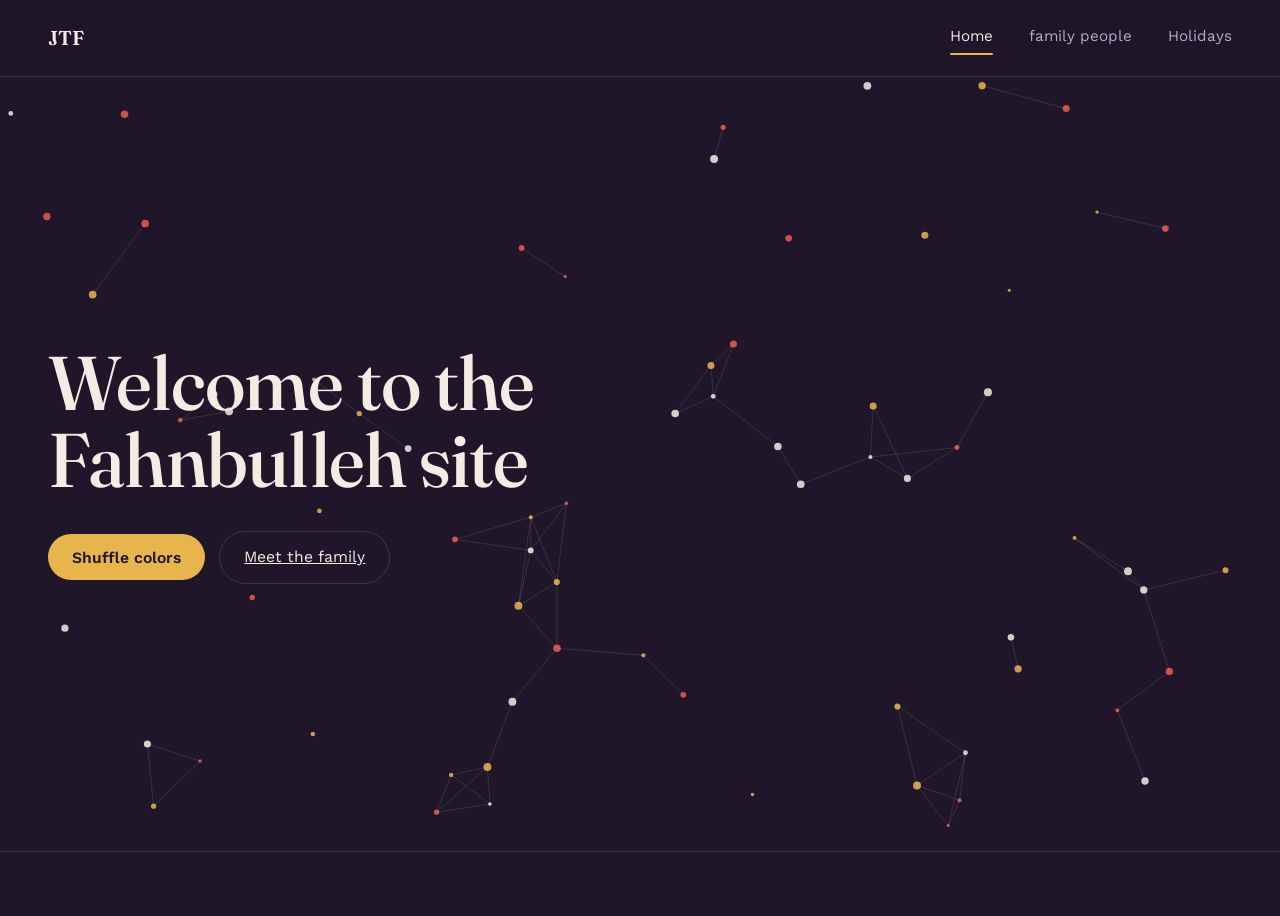
==== index.html @ cc7070b2 "Initial Commit" ====
<!DOCTYPE html>
<html lang="en">
<head>
  <meta charset="UTF-8" />
  <meta name="viewport" content="width=device-width, initial-scale=1.0" />
  <title>Home</title>
  <link rel="preconnect" href="https://fonts.googleapis.com" />
  <link rel="preconnect" href="https://fonts.gstatic.com" crossorigin />
  <link href="https://fonts.googleapis.com/css2?family=Fraunces:opsz,wght@9..144,400;9..144,500;9..144,600&family=Work+Sans:wght@400;500;600&display=swap" rel="stylesheet" />
  <link rel="stylesheet" href="styles.css" />
</head>
<body>

<nav class="site-nav">
  <a class="brand" href="index.html">JTF</a>
  <div class="links">
    <a href="index.html" aria-current="page">Home</a>
    <a href="main.html">family people</a>
    <a href="holidays.html"> Holidays </a>
  </div>
</nav>

<section class="hero">
  <canvas id="fun-canvas"></canvas>
  <div class="hero-content">
    <p class="hero-eyebrow"></p>
    <h1>Welcome to the Fahnbulleh site<br></h1>
    <p> </p>
    <div class="hero-actions">
      <button class="btn btn-primary" id="shuffle-btn">Shuffle colors</button>
      <a class="btn btn-ghost" href="main.html">Meet the family</a>
    </div>
    <p class="hero-hint"></p>
  </div>
</section>



</section>

<footer class="site-footer">

</footer>

<script src="script.js"></script>
</body>
</html>
---- styles.css ----
:root {
    --bg: #1f1729;
    --bg-panel: #2c2138;
    --accent: #e8b54d;
    --accent-warm: #e85c4a;
    --text: #f2ece4;
    --text-dim: #b6acc4;
    --line: rgba(242, 236, 228, 0.14);

    --font-display: "Fraunces", serif;
    --font-body: "Work Sans", sans-serif;

    --max-width: 1080px;
}

@media (prefers-reduced-motion: reduce) {
    *, *::before, *::after {
        animation-duration: 0.001ms !important;
        animation-iteration-count: 1 !important;
        transition-duration: 0.001ms !important;
    }
}

* { box-sizing: border-box; }

html { scroll-behavior: smooth; }

body {
    margin: 0;
    background: var(--bg);
    color: var(--text);
    font-family: var(--font-body);
    font-size: 17px;
    line-height: 1.55;
    -webkit-font-smoothing: antialiased;
}

img { max-width: 100%; display: block; }

a { color: inherit; }


.site-nav {
    position: sticky;
    top: 0;
    z-index: 20;
    display: flex;
    align-items: center;
    justify-content: space-between;
    padding: 1.4rem clamp(1.25rem, 5vw, 3rem);
    background: rgba(31, 23, 41, 0.85);
    backdrop-filter: blur(10px);
    border-bottom: 1px solid var(--line);
}

.site-nav .brand {
    font-family: var(--font-display);
    font-size: 1.25rem;
    font-weight: 600;
    letter-spacing: 0.01em;
    text-decoration: none;
}

.site-nav .links {
    display: flex;
    gap: clamp(1rem, 3vw, 2.25rem);
}

.site-nav .links a {
    text-decoration: none;
    color: var(--text-dim);
    font-size: 0.95rem;
    position: relative;
    padding-bottom: 3px;
    transition: color 0.2s ease;
}

.site-nav .links a:hover,
.site-nav .links a[aria-current="page"] {
    color: var(--text);
}

.site-nav .links a[aria-current="page"]::after {
    content: "";
    position: absolute;
    left: 0;
    right: 0;
    bottom: -4px;
    height: 2px;
    background: var(--accent);
    border-radius: 2px;
}


.hero {
    position: relative;
    min-height: 86vh;
    display: flex;
    align-items: center;
    overflow: hidden;
    padding: 0 clamp(1.25rem, 5vw, 3rem);
}

#fun-canvas {
    position: absolute;
    inset: 0;
    width: 100%;
    height: 100%;
    z-index: 0;
}

.hero-content {
    position: relative;
    z-index: 1;
    max-width: 640px;
    pointer-events: none;
}

.hero-content * { pointer-events: auto; }

.hero-eyebrow {
    color: var(--text-dim);
    font-size: 0.95rem;
    margin-bottom: 0.75rem;
}

.hero h1 {
    font-family: var(--font-display);
    font-weight: 500;
    font-size: clamp(2.75rem, 7vw, 4.75rem);
    line-height: 1.02;
    margin: 0 0 1.25rem;
    letter-spacing: -0.01em;
}

.hero p {
    color: var(--text-dim);
    font-size: 1.1rem;
    max-width: 46ch;
    margin: 0 0 2rem;
}

.hero-actions {
    display: flex;
    gap: 0.9rem;
    flex-wrap: wrap;
    align-items: center;
}

.btn {
    border: none;
    cursor: pointer;
    font-family: var(--font-body);
    font-size: 0.98rem;
    padding: 0.85rem 1.5rem;
    border-radius: 999px;
    transition: transform 0.15s ease, background 0.2s ease;
}

.btn-primary {
    background: var(--accent);
    color: #1f1729;
    font-weight: 600;
}

.btn-primary:hover { transform: translateY(-2px); }

.btn-ghost {
    background: transparent;
    color: var(--text);
    border: 1px solid var(--line);
}

.btn-ghost:hover { border-color: var(--text-dim); }

.hero-hint {
    margin-top: 2.25rem;
    font-size: 0.85rem;
    color: var(--text-dim);
}

.page {
    max-width: var(--max-width);
    margin: 0 auto;
    padding: clamp(2.5rem, 6vw, 4.5rem) clamp(1.25rem, 5vw, 3rem) 6rem;
}

.page-header {
    margin-bottom: clamp(2.5rem, 6vw, 4rem);
    max-width: 60ch;
}

.page-header h1 {
    font-family: var(--font-display);
    font-weight: 500;
    font-size: clamp(2.25rem, 5vw, 3.25rem);
    margin: 0 0 0.9rem;
    letter-spacing: -0.01em;
}

.page-header p {
    color: var(--text-dim);
    font-size: 1.05rem;
    margin: 0;
}

.team-list {
    display: flex;
    flex-direction: column;
    gap: clamp(3rem, 7vw, 5rem);
}

.team-row {
    display: grid;
    grid-template-columns: minmax(0, 1fr) minmax(0, 1.15fr);
    gap: clamp(1.75rem, 4vw, 3.5rem);
    align-items: center;
    padding-bottom: clamp(3rem, 7vw, 5rem);
    border-bottom: 1px solid var(--line);
}

.team-list .team-row:last-child {
    border-bottom: none;
    padding-bottom: 0;
}

.team-row:nth-child(even) .team-photo { order: 2; }
.team-row:nth-child(even) .team-copy { order: 1; }

.team-photo {
    aspect-ratio: 4 / 5;
    border-radius: 18px;
    overflow: hidden;
    background: var(--bg-panel);
    border: 1px solid var(--line);
}

.team-photo img {
    width: 100%;
    height: 100%;
    object-fit: cover;
}

.team-photo.is-placeholder {
    display: flex;
    align-items: center;
    justify-content: center;
    color: var(--text-dim);
    font-size: 0.9rem;
    text-align: center;
    padding: 1rem;
}

.team-copy .team-role {
    color: var(--accent);
    font-size: 0.9rem;
    margin: 0 0 0.4rem;
}

.team-copy h2 {
    font-family: var(--font-display);
    font-weight: 500;
    font-size: clamp(1.6rem, 3vw, 2.1rem);
    margin: 0 0 0.85rem;
}

.team-copy p {
    color: var(--text-dim);
    margin: 0 0 0.9rem;
    max-width: 52ch;
}

.team-copy p:last-child { margin-bottom: 0; }


.site-footer {
    padding: 2rem clamp(1.25rem, 5vw, 3rem);
    border-top: 1px solid var(--line);
    color: var(--text-dim);
    font-size: 0.85rem;
    text-align: center;
}


@media (max-width: 720px) {
    .team-row {
        grid-template-columns: 1fr;
    }
    .team-row:nth-child(even) .team-photo,
    .team-row:nth-child(even) .team-copy {
        order: initial;
    }
    .team-photo { aspect-ratio: 16 / 10; }
}

.memory-list {
    display: flex;
    flex-direction: column;
    gap: clamp(3rem, 7vw, 5rem);
}

.memory-row {
    display: grid;
    grid-template-columns: minmax(0, 1fr) minmax(0, 1.15fr);
    gap: clamp(1.75rem, 4vw, 3.5rem);
    align-items: center;
    padding-bottom: clamp(3rem, 7vw, 5rem);
    border-bottom: 1px solid var(--line);
}

.memory-list .memory-row:last-child {
    border-bottom: none;
    padding-bottom: 0;
}

.memory-row:nth-child(even) .memory-photo { order: 2; }
.memory-row:nth-child(even) .memory-copy { order: 1; }

.memory-photo {
    all: unset;
    cursor: pointer;
    display: block;
    aspect-ratio: 4 / 5;
    border-radius: 18px;
    overflow: hidden;
    background: var(--bg-panel);
    border: 1px solid var(--line);
    position: relative;
}

.memory-photo img {
    width: 100%;
    height: 100%;
    object-fit: cover;
    transition: transform 0.4s ease;
}

.memory-photo:hover img {
    transform: scale(1.05);
}

.memory-photo::after {
    content: "click to expand";
    position: absolute;
    right: 12px;
    bottom: 12px;
    font-size: 0.75rem;
    color: var(--text);
    background: rgba(31, 23, 41, 0.65);
    padding: 0.3rem 0.65rem;
    border-radius: 999px;
    opacity: 0;
    transition: opacity 0.2s ease;
}

.memory-photo:hover::after {
    opacity: 1;
}

.memory-copy .memory-role {
    color: var(--accent);
    font-size: 0.9rem;
    margin: 0 0 0.4rem;
}

.memory-copy h2 {
    font-family: var(--font-display);
    font-weight: 500;
    font-size: clamp(1.6rem, 3vw, 2.1rem);
    margin: 0 0 0.85rem;
}

.memory-copy p {
    color: var(--text-dim);
    margin: 0;
    max-width: 52ch;
}


.reveal {
    opacity: 0;
    transform: translateY(30px);
    transition: opacity 0.7s ease, transform 0.7s ease;
}

.reveal.in-view {
    opacity: 1;
    transform: translateY(0);
}


.lightbox {
    position: fixed;
    inset: 0;
    z-index: 50;
    display: none;
    align-items: center;
    justify-content: center;
    padding: 2rem;
    background: rgba(15, 10, 20, 0.9);
    backdrop-filter: blur(6px);
}

.lightbox.is-open {
    display: flex;
}

.lightbox figure {
    margin: 0;
    max-width: min(90vw, 900px);
}

.lightbox img {
    width: 100%;
    border-radius: 12px;
    display: block;
}

.lightbox figcaption {
    color: var(--text-dim);
    text-align: center;
    margin-top: 0.75rem;
    font-size: 0.95rem;
}

.lightbox-close {
    position: absolute;
    top: 1.5rem;
    right: 1.5rem;
    background: none;
    border: none;
    color: var(--text);
    font-size: 2rem;
    line-height: 1;
    cursor: pointer;
}

@media (max-width: 720px) {
    .memory-row {
        grid-template-columns: 1fr;
    }
    .memory-row:nth-child(even) .memory-photo,
    .memory-row:nth-child(even) .memory-copy {
        order: initial;
    }
    .memory-photo { aspect-ratio: 16 / 10; }
}
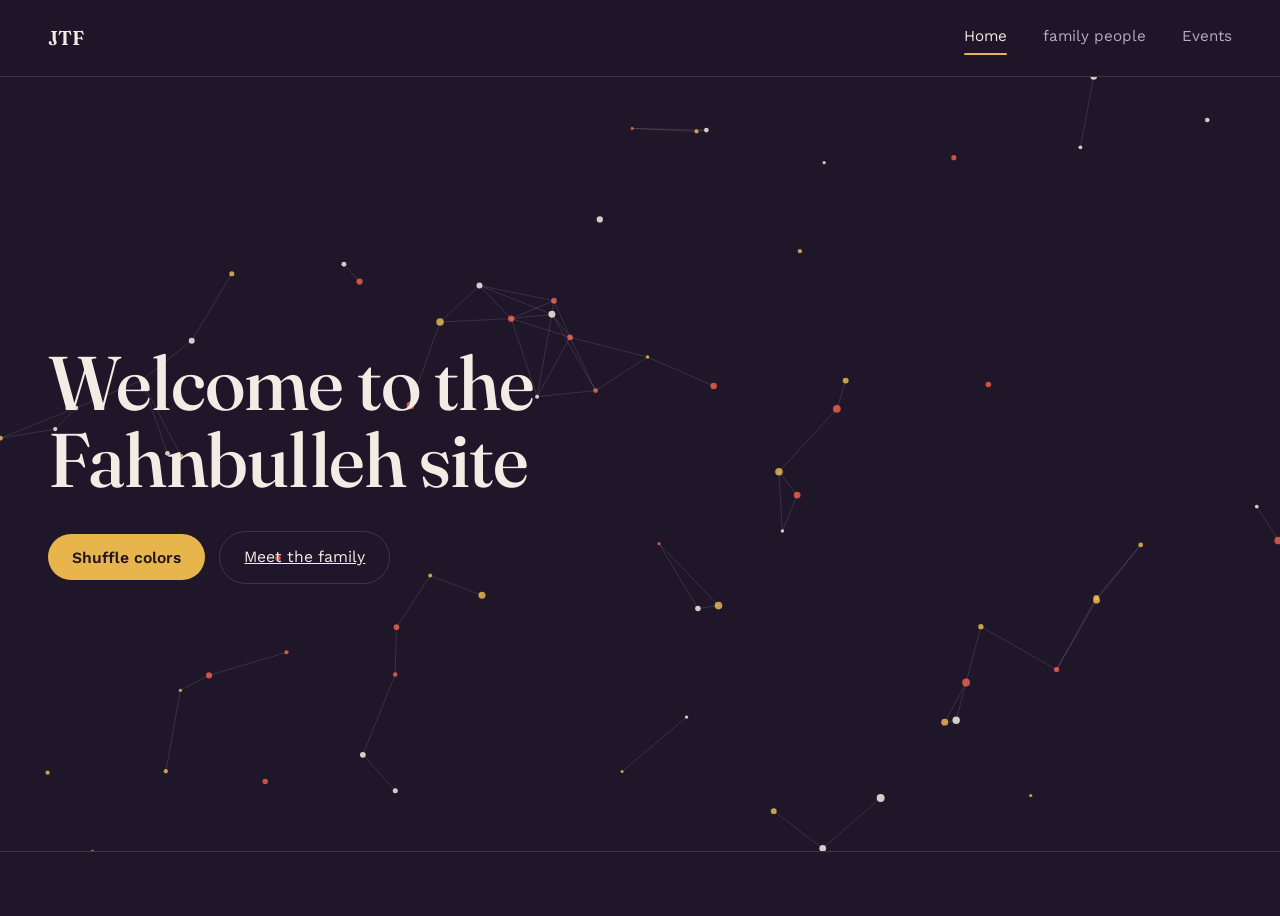
==== commit 0cb93b5d: "Initial Commit" ====
--- a/index.html
+++ b/index.html
@@ -16,7 +16,7 @@
   <div class="links">
     <a href="index.html" aria-current="page">Home</a>
     <a href="main.html">family people</a>
-    <a href="holidays.html"> Holidays </a>
+    <a href="holidays.html"> Events </a>
   </div>
 </nav>
 
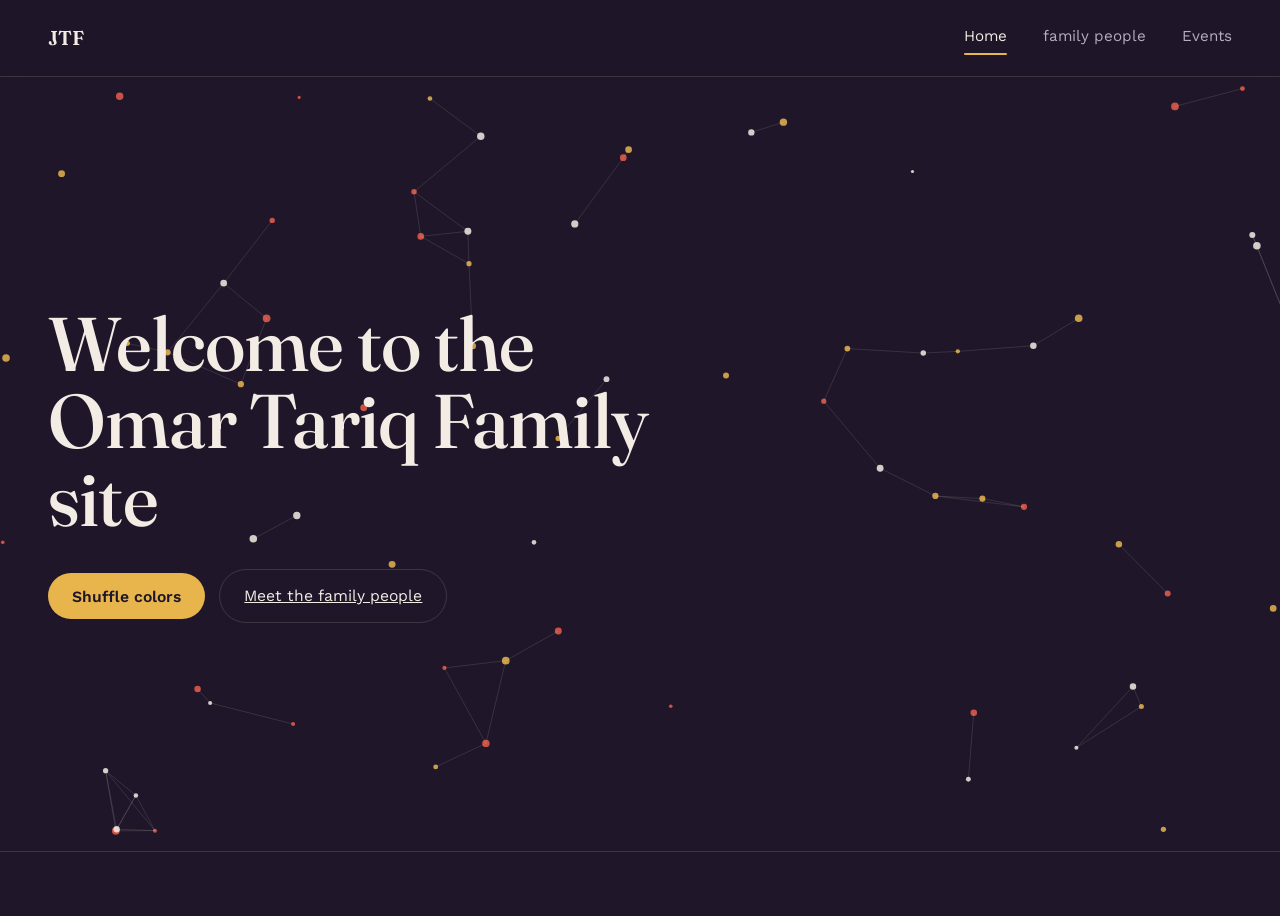
==== commit f2c1edaf: "Initial Commit" ====
--- a/index.html
+++ b/index.html
@@ -24,11 +24,11 @@
   <canvas id="fun-canvas"></canvas>
   <div class="hero-content">
     <p class="hero-eyebrow"></p>
-    <h1>Welcome to the Fahnbulleh site<br></h1>
+    <h1>Welcome to the Omar Tariq Family site<br></h1>
     <p> </p>
     <div class="hero-actions">
       <button class="btn btn-primary" id="shuffle-btn">Shuffle colors</button>
-      <a class="btn btn-ghost" href="main.html">Meet the family</a>
+      <a class="btn btn-ghost" href="main.html">Meet the family people</a>
     </div>
     <p class="hero-hint"></p>
   </div>
